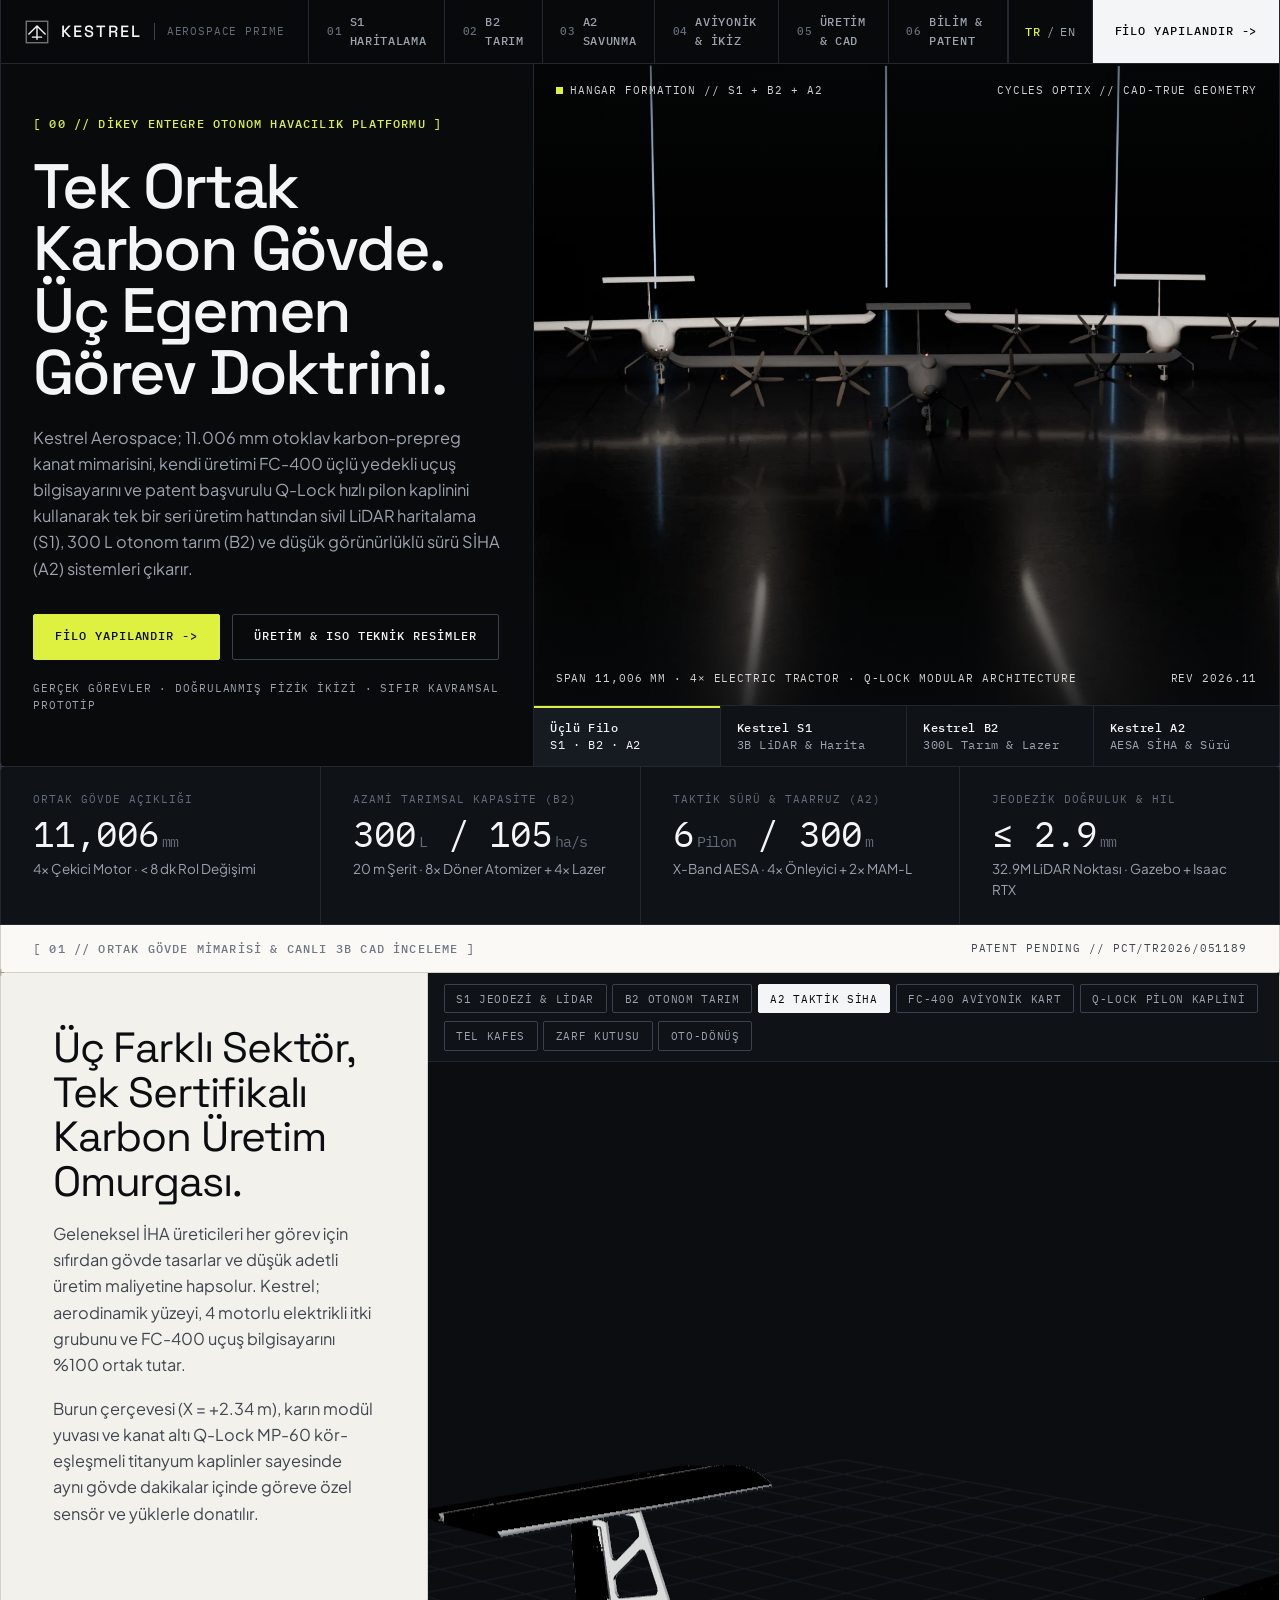
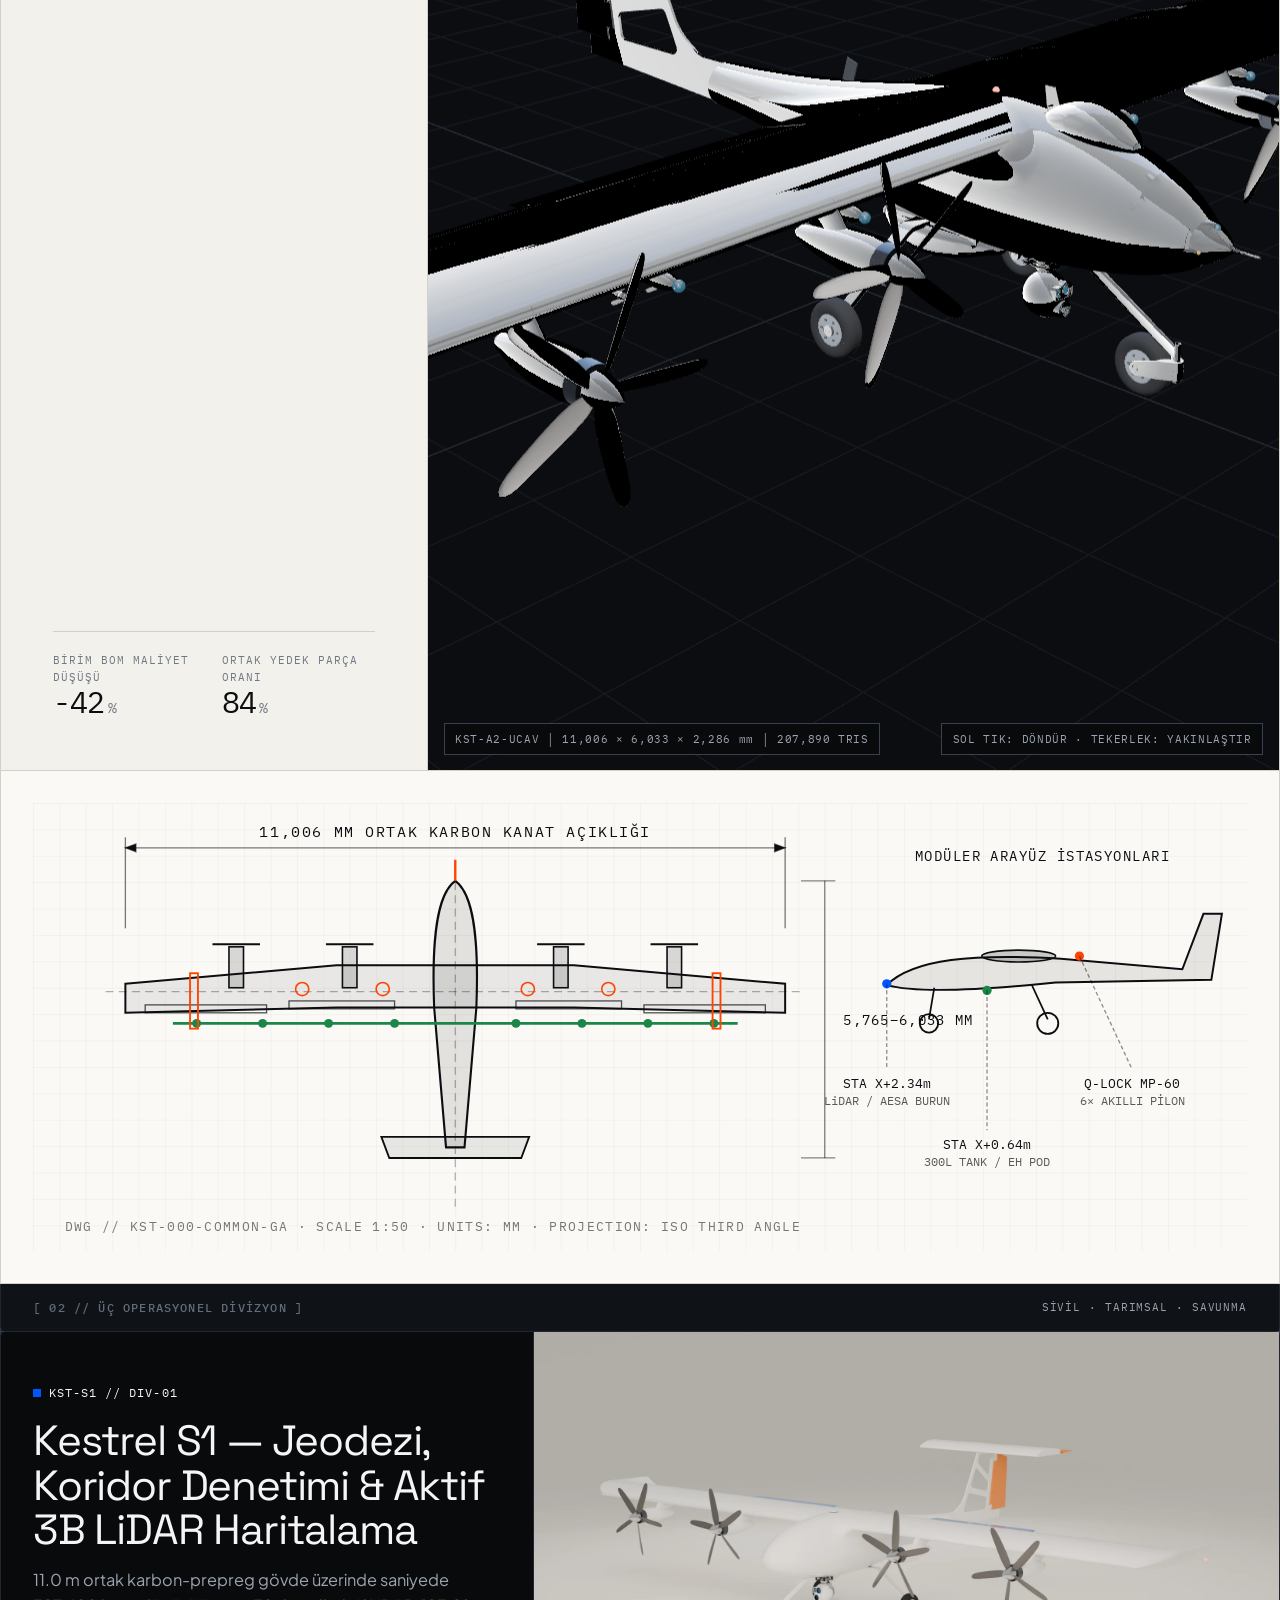
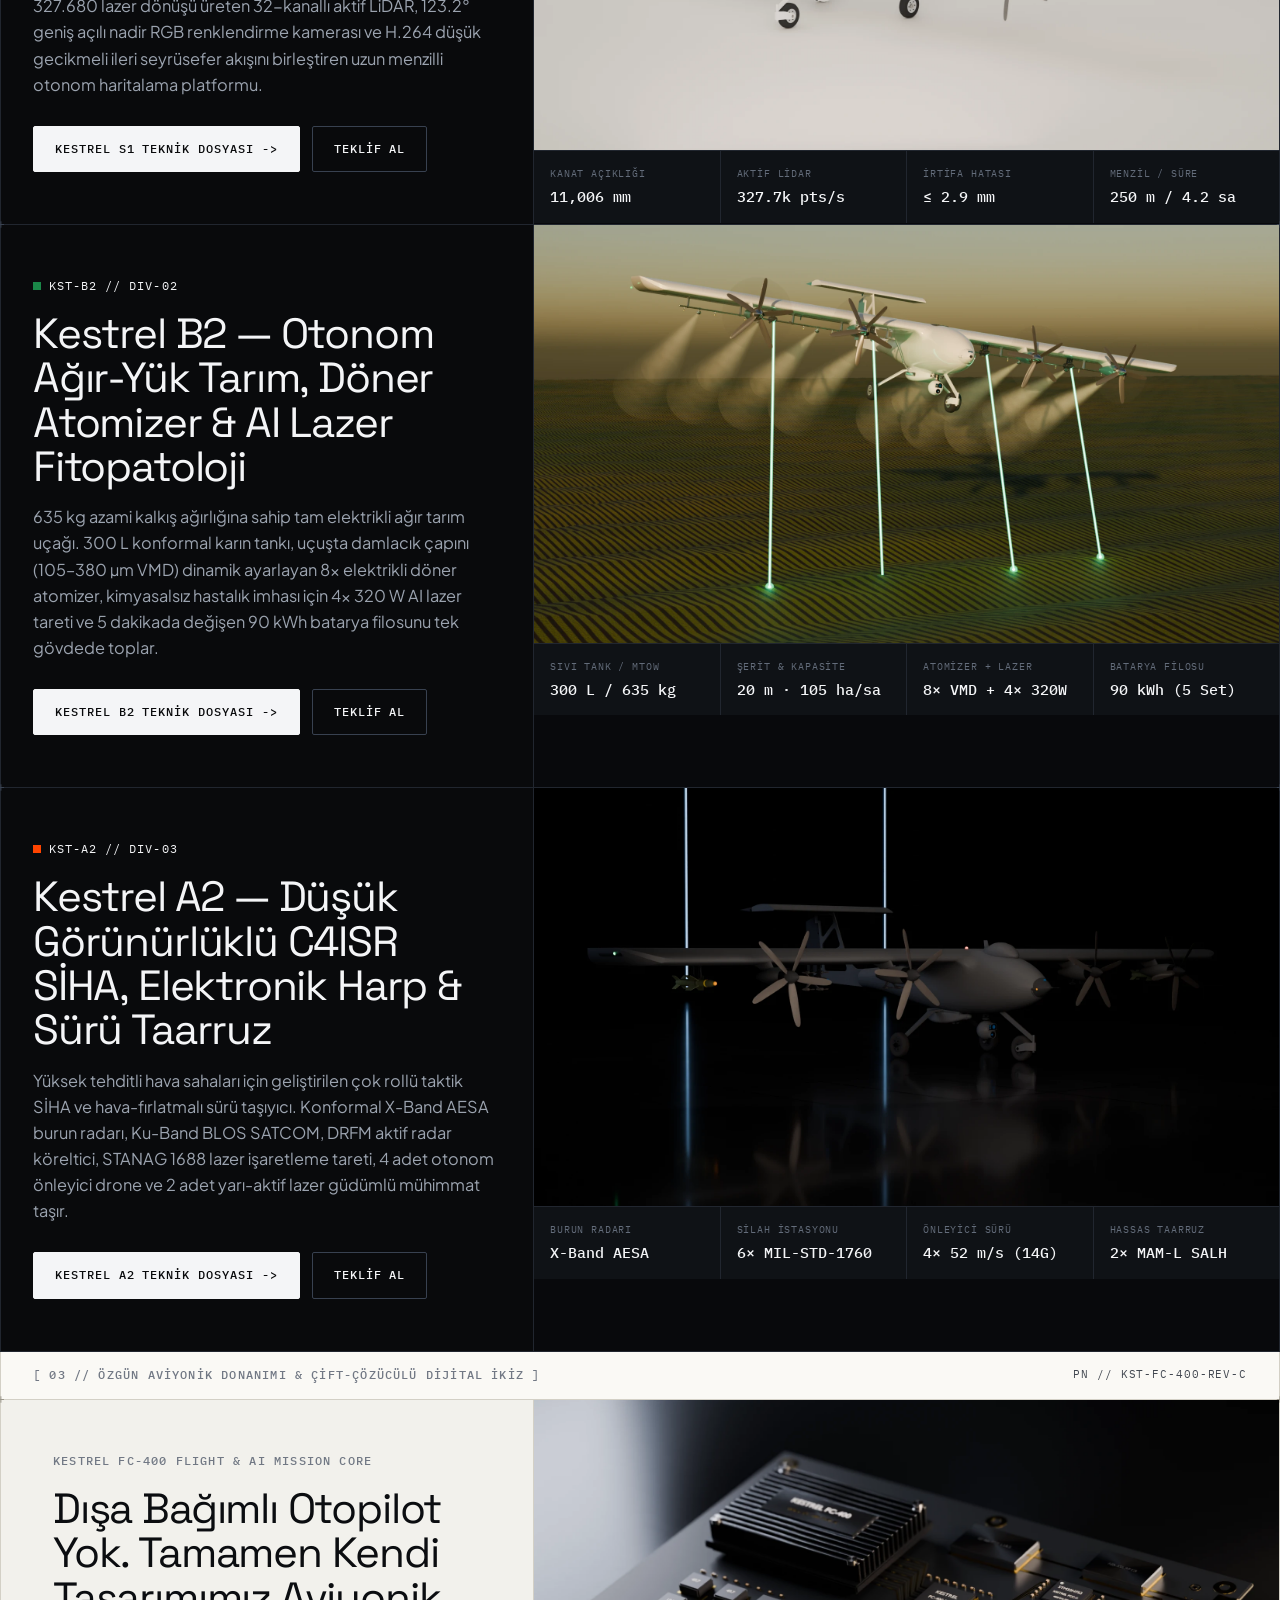
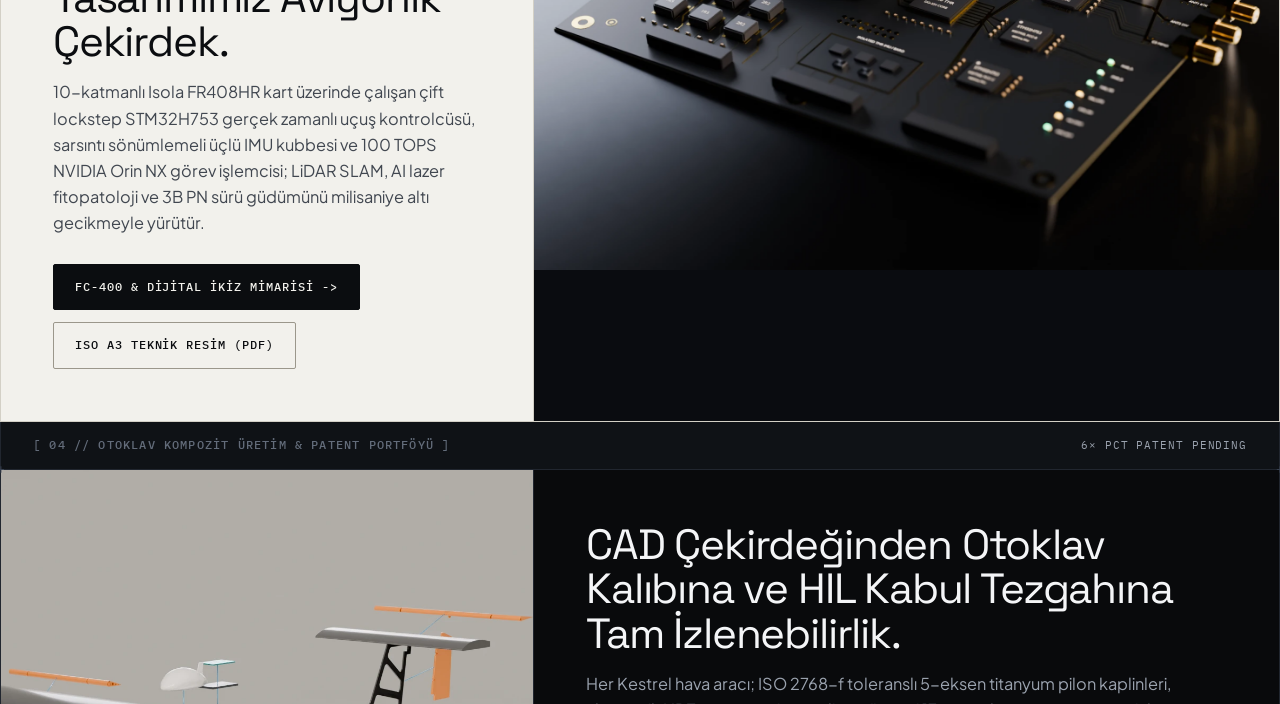
==== avionics/index.html @ 2db82fa2 "feat: Kestrel Aerospace corporate platform (S1, B2, A2, FC-400, 3D CAD & ISO blueprints)" ====
<!DOCTYPE html>
<html lang="tr">
<head>
  <meta charset="UTF-8" />
  <meta name="viewport" content="width=device-width, initial-scale=1.0" />
  <title>KESTREL AEROSPACE — Otonom Havacılık, Tarım &amp; Taktik SİHA Sistemleri</title>
  <meta name="description" content="Kestrel Aerospace: 11.0 m ortak karbon-prepreg gövde mimarisi üzerinde S1 Aktif LiDAR Haritalama, B2 300L Otonom Tarım &amp; AI Lazer ve A2 Taktik SİHA &amp; Sürü sistemleri." />
  <link rel="preconnect" href="https://fonts.googleapis.com" />
  <link rel="preconnect" href="https://fonts.gstatic.com" crossorigin />
  <link href="https://fonts.googleapis.com/css2?family=IBM+Plex+Mono:wght@400;500;600&amp;family=Plus+Jakarta+Sans:wght@400;500;600&amp;family=Space+Grotesk:wght@400;500;600&amp;display=swap" rel="stylesheet" />
  <link rel="stylesheet" href="../css/kestrel.css" />
  <link rel="stylesheet" href="../assets/hil_rig_anatomy.css" onerror="this.remove()" />
  <script type="importmap">
  {
    "imports": {
      "three": "../vendor/three.module.js",
      "three/addons/": "../vendor/jsm/"
    }
  }
  </script>
</head>
<body>
  <header class="site-header" id="site-header"></header>
  <main id="app-root"></main>
  <footer class="site-footer" id="site-footer"></footer>
  <script type="module" src="../js/app.js"></script>
</body>
</html>
---- css/kestrel.css ----
/* ==========================================================================
   KESTREL AEROSPACE — INDUSTRIAL & SOVEREIGN AVIATION DESIGN SYSTEM
   Built on aerospace-web-craft (Pyka × Anduril × Quantum-Systems × Boom)
   Zero AI-Slop: 0–2px radii, 1px exposed hairlines, zero neon blur gradients.
   ========================================================================== */

:root {
  --font-display: 'Space Grotesk', -apple-system, BlinkMacSystemFont, sans-serif;
  --font-sans: 'Plus Jakarta Sans', -apple-system, BlinkMacSystemFont, sans-serif;
  --font-mono: 'IBM Plex Mono', ui-monospace, SFMono-Regular, Menlo, monospace;

  /* Dark Hangar / C2 Telemetry Chapter Tokens */
  --bg-obsidian: #090A0C;
  --bg-hangar: #0F1216;
  --bg-panel: #161B22;
  --ink-primary-dark: #F4F5F7;
  --ink-secondary-dark: #9BA3AF;
  --ink-muted-dark: #636C7A;
  --hairline-dark: #21262F;
  --hairline-dark-strong: #384150;

  /* Light Archival Drafting Paper Chapter Tokens */
  --bg-bone: #F2F1EC;
  --bg-paper: #FAF9F5;
  --bg-stone: #E5E3DB;
  --ink-primary-light: #0B0D10;
  --ink-secondary-light: #414750;
  --ink-muted-light: #717884;
  --hairline-light: #D3D0C6;
  --hairline-light-strong: #9B978B;

  /* Strictly Scoped Industrial Signal Accents (<5% area) */
  --signal-volt: #DFF140;
  --accent-s1: #0055FF;
  --accent-b2: #1A8748;
  --accent-b2-hi: #B8DF24;
  --accent-a2: #FF4400;
  --status-ok: #12B76A;
  --status-warn: #F79009;

  --container-max: 1440px;
  --header-h: 64px;
  --cell-pad-sm: 1.25rem;
  --cell-pad-md: 2rem;
  --cell-pad-lg: 3.25rem;
  --section-py: clamp(4rem, 7vw, 6.75rem);
  --radius-none: 0px;
  --radius-micro: 2px;
  --snap-fast: 120ms linear;
  --ease-mech: cubic-bezier(0.16, 1, 0.3, 1);
}

*, *::before, *::after {
  box-sizing: border-box;
}

html {
  font-size: 16px;
  scroll-behavior: smooth;
  -webkit-font-smoothing: antialiased;
  -moz-osx-font-smoothing: grayscale;
  background-color: var(--bg-obsidian);
  color: var(--ink-primary-dark);
}

body {
  margin: 0;
  font-family: var(--font-sans);
  font-weight: 400;
  line-height: 1.55;
  background-color: var(--bg-obsidian);
  color: var(--ink-primary-dark);
  overflow-x: hidden;
}

img, svg, canvas, video {
  display: block;
  max-width: 100%;
}

button, input, select, textarea {
  font-family: inherit;
}

/* Numeric Precision Discipline */
.tnum, table, .metric-val, .spec-val, .eyebrow, .mono, code {
  font-variant-numeric: tabular-nums slashed-zero;
  font-feature-settings: "tnum" 1, "zero" 1;
}

.mono {
  font-family: var(--font-mono);
}

/* Chapter Themes */
[data-theme="dark"] {
  --bg-canvas: var(--bg-obsidian);
  --bg-surface: var(--bg-hangar);
  --bg-elevated: var(--bg-panel);
  --ink-primary: var(--ink-primary-dark);
  --ink-secondary: var(--ink-secondary-dark);
  --ink-muted: var(--ink-muted-dark);
  --hairline: var(--hairline-dark);
  --hairline-strong: var(--hairline-dark-strong);
  background-color: var(--bg-canvas);
  color: var(--ink-primary);
}

[data-theme="light"] {
  --bg-canvas: var(--bg-bone);
  --bg-surface: var(--bg-paper);
  --bg-elevated: var(--bg-stone);
  --ink-primary: var(--ink-primary-light);
  --ink-secondary: var(--ink-secondary-light);
  --ink-muted: var(--ink-muted-light);
  --hairline: var(--hairline-light);
  --hairline-strong: var(--hairline-light-strong);
  background-color: var(--bg-canvas);
  color: var(--ink-primary);
}

[data-div="s1"] { --accent-div: var(--accent-s1); }
[data-div="b2"] { --accent-div: var(--accent-b2); }
[data-div="a2"] { --accent-div: var(--accent-a2); }

/* ==========================================================================
   STICKY SWISS AEROSPACE HEADER & NAVIGATION
   ========================================================================== */
.site-header {
  position: sticky;
  top: 0;
  z-index: 90;
  height: var(--header-h);
  width: 100%;
  background: rgba(9, 10, 12, 0.92);
  backdrop-filter: blur(8px);
  border-bottom: 1px solid var(--hairline-dark);
  color: var(--ink-primary-dark);
}

.header-inner {
  max-width: var(--container-max);
  height: 100%;
  margin: 0 auto;
  border-inline: 1px solid var(--hairline-dark);
  display: flex;
  align-items: stretch;
  justify-content: space-between;
}

.brand-cell {
  display: flex;
  align-items: center;
  gap: 0.75rem;
  padding: 0 1.5rem;
  border-right: 1px solid var(--hairline-dark);
  text-decoration: none;
  color: var(--ink-primary-dark);
  white-space: nowrap;
}

.brand-mark {
  width: 24px;
  height: 24px;
  flex-shrink: 0;
}

.brand-wordmark {
  font-family: var(--font-display);
  font-weight: 500;
  font-size: 1.02rem;
  letter-spacing: 0.12em;
  text-transform: uppercase;
}

.brand-sub {
  font-family: var(--font-mono);
  font-size: 0.66rem;
  letter-spacing: 0.08em;
  color: var(--ink-muted-dark);
  border-left: 1px solid var(--hairline-dark-strong);
  padding-left: 0.75rem;
}

.nav-links {
  display: flex;
  align-items: stretch;
  flex: 1;
}

.nav-item {
  display: inline-flex;
  align-items: center;
  gap: 0.45rem;
  padding: 0 1.1rem;
  border-right: 1px solid var(--hairline-dark);
  font-family: var(--font-mono);
  font-size: 0.73rem;
  font-weight: 500;
  letter-spacing: 0.06em;
  text-transform: uppercase;
  color: var(--ink-secondary-dark);
  text-decoration: none;
  background: transparent;
  border-top: none;
  border-bottom: none;
  border-left: none;
  cursor: pointer;
  transition: color var(--snap-fast), background-color var(--snap-fast);
  position: relative;
}

.nav-item .idx {
  color: var(--ink-muted-dark);
  font-size: 0.68rem;
}

.nav-item:hover,
.nav-item.active {
  color: var(--ink-primary-dark);
  background-color: var(--bg-hangar);
}

.nav-item.active::after {
  content: '';
  position: absolute;
  left: 0;
  right: 0;
  bottom: 0;
  height: 2px;
  background: var(--signal-volt);
}

.header-actions {
  display: flex;
  align-items: stretch;
}

.lang-toggle {
  display: inline-flex;
  align-items: center;
  gap: 0.35rem;
  padding: 0 1rem;
  border: none;
  border-left: 1px solid var(--hairline-dark);
  background: transparent;
  color: var(--ink-secondary-dark);
  font-family: var(--font-mono);
  font-size: 0.72rem;
  letter-spacing: 0.08em;
  cursor: pointer;
  transition: background-color var(--snap-fast), color var(--snap-fast);
}

.lang-toggle:hover {
  background: var(--bg-hangar);
  color: var(--ink-primary-dark);
}

.lang-toggle .active-lang {
  color: var(--signal-volt);
  font-weight: 500;
}

.header-cta {
  display: inline-flex;
  align-items: center;
  gap: 0.5rem;
  padding: 0 1.35rem;
  background: var(--ink-primary-dark);
  color: var(--bg-obsidian);
  border-left: 1px solid var(--hairline-dark);
  font-family: var(--font-mono);
  font-size: 0.73rem;
  font-weight: 500;
  letter-spacing: 0.08em;
  text-transform: uppercase;
  text-decoration: none;
  transition: background-color var(--snap-fast), color var(--snap-fast);
  white-space: nowrap;
}

.header-cta:hover {
  background: var(--signal-volt);
  color: var(--bg-obsidian);
}

.mobile-menu-btn {
  display: none;
  align-items: center;
  justify-content: center;
  width: 56px;
  background: transparent;
  border: none;
  border-left: 1px solid var(--hairline-dark);
  color: var(--ink-primary-dark);
  font-family: var(--font-mono);
  font-size: 0.75rem;
  cursor: pointer;
}

/* ==========================================================================
   STRUCTURAL 12-COLUMN SWISS HAIRLINE GRID & REGISTRATION MARKS
   ========================================================================== */
.chapter {
  width: 100%;
  border-bottom: 1px solid var(--hairline);
  position: relative;
}

.rail {
  max-width: var(--container-max);
  margin: 0 auto;
  border-inline: 1px solid var(--hairline);
  position: relative;
}

.fiducial-row {
  position: relative;
}

.fiducial-row::before,
.fiducial-row::after {
  content: '+';
  position: absolute;
  top: -8px;
  font-family: var(--font-mono);
  font-size: 13px;
  line-height: 1;
  color: var(--hairline-strong);
  pointer-events: none;
  z-index: 4;
}

.fiducial-row::before { left: -4.5px; }
.fiducial-row::after { right: -4.5px; }

.section-header-bar {
  display: flex;
  align-items: center;
  justify-content: space-between;
  gap: 1rem;
  padding: 0.9rem var(--cell-pad-md);
  border-bottom: 1px solid var(--hairline);
  background: var(--bg-surface);
}

.eyebrow {
  font-family: var(--font-mono);
  font-size: 0.74rem;
  font-weight: 500;
  letter-spacing: 0.10em;
  text-transform: uppercase;
  color: var(--ink-muted);
}

.eyebrow-tag {
  font-family: var(--font-mono);
  font-size: 0.70rem;
  letter-spacing: 0.08em;
  text-transform: uppercase;
  color: var(--ink-secondary);
}

/* Typography Hierarchy */
.h-hero {
  font-family: var(--font-display);
  font-size: clamp(2.45rem, 4.9vw, 4.75rem);
  font-weight: 500;
  line-height: 0.99;
  letter-spacing: -0.035em;
  margin: 0;
}

.h-chapter {
  font-family: var(--font-display);
  font-size: clamp(1.85rem, 3.3vw, 3.15rem);
  font-weight: 400;
  line-height: 1.05;
  letter-spacing: -0.028em;
  margin: 0;
}

.h-sub {
  font-family: var(--font-display);
  font-size: clamp(1.2rem, 1.7vw, 1.55rem);
  font-weight: 500;
  line-height: 1.18;
  letter-spacing: -0.016em;
  margin: 0;
}

.prose {
  font-size: 1.02rem;
  line-height: 1.6;
  color: var(--ink-secondary);
  max-width: 62ch;
  margin: 0;
}

/* Hairline Cell Layouts */
.cells-4 {
  display: grid;
  grid-template-columns: repeat(4, minmax(0, 1fr));
  gap: 1px;
  background: var(--hairline);
}

.cells-3 {
  display: grid;
  grid-template-columns: repeat(3, minmax(0, 1fr));
  gap: 1px;
  background: var(--hairline);
}

.cells-2 {
  display: grid;
  grid-template-columns: repeat(2, minmax(0, 1fr));
  gap: 1px;
  background: var(--hairline);
}

.split-4-8 {
  display: grid;
  grid-template-columns: 4fr 8fr;
  gap: 1px;
  background: var(--hairline);
}

.split-5-7 {
  display: grid;
  grid-template-columns: 5fr 7fr;
  gap: 1px;
  background: var(--hairline);
}

.cell {
  background: var(--bg-canvas);
  padding: var(--cell-pad-md);
}

.cell-surface {
  background: var(--bg-surface);
  padding: var(--cell-pad-md);
}

.cell-lg {
  background: var(--bg-canvas);
  padding: var(--cell-pad-lg);
}

/* Mechanical Buttons */
.btn-row {
  display: flex;
  flex-wrap: wrap;
  gap: 0.75rem;
  align-items: center;
}

.btn {
  display: inline-flex;
  align-items: center;
  gap: 0.65rem;
  padding: 0.8rem 1.3rem;
  border-radius: var(--radius-micro);
  border: 1px solid var(--ink-primary);
  background: var(--ink-primary);
  color: var(--bg-canvas);
  font-family: var(--font-mono);
  font-size: 0.76rem;
  font-weight: 500;
  letter-spacing: 0.08em;
  text-transform: uppercase;
  text-decoration: none;
  cursor: pointer;
  transition: background-color var(--snap-fast), color var(--snap-fast), border-color var(--snap-fast);
}

.btn:hover {
  background: transparent;
  color: var(--ink-primary);
}

.btn-outline {
  background: transparent;
  color: var(--ink-primary);
  border: 1px solid var(--hairline-strong);
}

.btn-outline:hover {
  background: var(--ink-primary);
  color: var(--bg-canvas);
  border-color: var(--ink-primary);
}

.btn-volt {
  background: var(--signal-volt);
  color: #090A0C;
  border-color: var(--signal-volt);
}

.btn-volt:hover {
  background: transparent;
  color: var(--signal-volt);
}

/* ==========================================================================
   HERO CHAPTER & METRIC LEDGER
   ========================================================================== */
.hero-grid {
  display: grid;
  grid-template-columns: 5fr 7fr;
  gap: 1px;
  background: var(--hairline);
  min-height: 610px;
}

.hero-copy-cell {
  background: var(--bg-canvas);
  padding: clamp(2.2rem, 4vw, 3.75rem) var(--cell-pad-md);
  display: flex;
  flex-direction: column;
  justify-content: space-between;
  gap: 2rem;
}

.hero-media-cell {
  background: #07080A;
  position: relative;
  overflow: hidden;
  display: flex;
  flex-direction: column;
  justify-content: space-between;
}

.hero-render-wrap {
  position: relative;
  width: 100%;
  flex: 1;
  min-height: 440px;
  background: #07080A;
}

.hero-render-wrap img {
  width: 100%;
  height: 100%;
  object-fit: cover;
  object-position: center;
}

.hero-hud-overlay {
  position: absolute;
  inset: 0;
  pointer-events: none;
  display: flex;
  flex-direction: column;
  justify-content: space-between;
  padding: 1.15rem 1.35rem;
  background: linear-gradient(180deg, rgba(9,10,12,0.52) 0%, rgba(9,10,12,0) 26%, rgba(9,10,12,0) 72%, rgba(9,10,12,0.78) 100%);
}

.hud-bar {
  display: flex;
  justify-content: space-between;
  align-items: center;
  gap: 1rem;
  font-family: var(--font-mono);
  font-size: 0.70rem;
  letter-spacing: 0.08em;
  color: rgba(244, 245, 247, 0.86);
  text-transform: uppercase;
}

.status-dot {
  display: inline-block;
  width: 7px;
  height: 7px;
  background: var(--signal-volt);
  margin-right: 0.45rem;
}

.hero-switcher-bar {
  display: grid;
  grid-template-columns: repeat(4, minmax(0, 1fr));
  gap: 1px;
  background: var(--hairline-dark);
  border-top: 1px solid var(--hairline-dark);
}

.hero-switch-btn {
  background: var(--bg-hangar);
  color: var(--ink-secondary-dark);
  border: none;
  padding: 0.85rem 1rem;
  text-align: left;
  cursor: pointer;
  font-family: var(--font-mono);
  font-size: 0.72rem;
  letter-spacing: 0.05em;
  transition: background-color var(--snap-fast), color var(--snap-fast);
}

.hero-switch-btn strong {
  display: block;
  color: var(--ink-primary-dark);
  font-weight: 500;
  margin-bottom: 0.15rem;
}

.hero-switch-btn.active,
.hero-switch-btn:hover {
  background: var(--bg-panel);
  color: var(--ink-primary-dark);
}

.hero-switch-btn.active {
  box-shadow: inset 0 2px 0 var(--signal-volt);
}

/* Metric Cells */
.metric-cell {
  background: var(--bg-surface);
  padding: 1.5rem var(--cell-pad-md);
  display: flex;
  flex-direction: column;
  gap: 0.4rem;
}

.metric-label {
  font-family: var(--font-mono);
  font-size: 0.70rem;
  letter-spacing: 0.09em;
  text-transform: uppercase;
  color: var(--ink-muted);
}

.metric-val {
  font-family: var(--font-mono);
  font-size: clamp(1.75rem, 2.8vw, 2.65rem);
  font-weight: 400;
  letter-spacing: -0.03em;
  line-height: 1.05;
  color: var(--ink-primary);
}

.metric-val .unit {
  font-size: 0.92rem;
  color: var(--ink-muted);
  margin-left: 0.2rem;
}

.metric-sub {
  font-size: 0.84rem;
  color: var(--ink-secondary);
}

/* Commercial Sub-Bar (Pyka Pelican-2 style) */
.commercial-strip {
  display: flex;
  flex-wrap: wrap;
  align-items: center;
  justify-content: space-between;
  gap: 1rem;
  padding: 0.95rem var(--cell-pad-md);
  border-bottom: 1px solid var(--hairline);
  background: var(--bg-surface);
  font-family: var(--font-mono);
  font-size: 0.78rem;
  letter-spacing: 0.05em;
}

.commercial-strip .pipes {
  display: flex;
  flex-wrap: wrap;
  gap: 1.25rem;
  align-items: center;
}

.commercial-strip .pipe-sep {
  color: var(--hairline-strong);
}

/* ==========================================================================
   DIVISION SHOWCASE CARDS & ORTHOGRAPHIC SILHOUETTES
   ========================================================================== */
.division-row {
  display: grid;
  grid-template-columns: 5fr 7fr;
  gap: 1px;
  background: var(--hairline);
  border-bottom: 1px solid var(--hairline);
}

.division-row:last-child {
  border-bottom: none;
}

.division-info {
  background: var(--bg-canvas);
  padding: var(--cell-pad-lg) var(--cell-pad-md);
  display: flex;
  flex-direction: column;
  justify-content: space-between;
  gap: 1.75rem;
}

.division-badge {
  display: inline-flex;
  align-items: center;
  gap: 0.5rem;
  font-family: var(--font-mono);
  font-size: 0.72rem;
  letter-spacing: 0.09em;
  text-transform: uppercase;
  color: var(--ink-primary);
}

.division-badge::before {
  content: '';
  width: 8px;
  height: 8px;
  background: var(--accent-div, var(--signal-volt));
}

.division-visual {
  background: #08090C;
  display: flex;
  flex-direction: column;
}

.division-render {
  width: 100%;
  aspect-ratio: 16 / 9;
  object-fit: cover;
  border-bottom: 1px solid var(--hairline);
}

.mini-spec-strip {
  display: grid;
  grid-template-columns: repeat(4, minmax(0, 1fr));
  gap: 1px;
  background: var(--hairline);
}

.mini-spec {
  background: var(--bg-surface);
  padding: 0.85rem 1rem;
}

.mini-spec .k {
  display: block;
  font-family: var(--font-mono);
  font-size: 0.65rem;
  letter-spacing: 0.08em;
  text-transform: uppercase;
  color: var(--ink-muted);
  margin-bottom: 0.2rem;
}

.mini-spec .v {
  font-family: var(--font-mono);
  font-size: 0.92rem;
  font-weight: 500;
  color: var(--ink-primary);
}

/* ==========================================================================
   INTERACTIVE THREE.JS 3D CAD / GLB HARDWARE VIEWPORT
   ========================================================================== */
.cad-viewer-shell {
  background: #0B0D11;
  color: var(--ink-primary-dark);
  display: flex;
  flex-direction: column;
  height: 100%;
  min-height: 520px;
}

.cad-toolbar {
  display: flex;
  flex-wrap: wrap;
  justify-content: space-between;
  align-items: center;
  gap: 0.5rem;
  padding: 0.65rem 1rem;
  border-bottom: 1px solid var(--hairline-dark);
  background: var(--bg-hangar);
}

.cad-btn-group {
  display: flex;
  flex-wrap: wrap;
  gap: 0.35rem;
}

.cad-chip {
  padding: 0.42rem 0.72rem;
  border-radius: var(--radius-micro);
  border: 1px solid var(--hairline-dark-strong);
  background: transparent;
  color: var(--ink-secondary-dark);
  font-family: var(--font-mono);
  font-size: 0.69rem;
  letter-spacing: 0.06em;
  text-transform: uppercase;
  cursor: pointer;
  transition: all var(--snap-fast);
}

.cad-chip:hover,
.cad-chip.active {
  background: var(--ink-primary-dark);
  color: var(--bg-obsidian);
  border-color: var(--ink-primary-dark);
}

.cad-stage {
  position: relative;
  flex: 1;
  min-height: 430px;
  width: 100%;
  cursor: grab;
  overflow: hidden;
}

.cad-stage:active {
  cursor: grabbing;
}

.cad-stage canvas {
  width: 100% !important;
  height: 100% !important;
  display: block;
}

.cad-telemetry-overlay {
  position: absolute;
  left: 1rem;
  bottom: 0.9rem;
  right: 1rem;
  display: flex;
  justify-content: space-between;
  align-items: flex-end;
  pointer-events: none;
  font-family: var(--font-mono);
  font-size: 0.69rem;
  letter-spacing: 0.06em;
  color: var(--ink-secondary-dark);
}

.cad-dim-pill {
  background: rgba(9, 10, 12, 0.84);
  border: 1px solid var(--hairline-dark-strong);
  padding: 0.4rem 0.65rem;
}

/* ==========================================================================
   SPECIFICATION TABLES & COMPARE MATRIX
   ========================================================================== */
.spec-tabs {
  display: flex;
  flex-wrap: wrap;
  border-bottom: 1px solid var(--hairline);
  background: var(--bg-surface);
}

.spec-tab-btn {
  padding: 0.9rem 1.35rem;
  border: none;
  border-right: 1px solid var(--hairline);
  background: transparent;
  color: var(--ink-muted);
  font-family: var(--font-mono);
  font-size: 0.74rem;
  font-weight: 500;
  letter-spacing: 0.08em;
  text-transform: uppercase;
  cursor: pointer;
  transition: all var(--snap-fast);
}

.spec-tab-btn.active,
.spec-tab-btn:hover {
  background: var(--bg-canvas);
  color: var(--ink-primary);
}

.spec-tab-btn.active {
  box-shadow: inset 0 2px 0 var(--ink-primary);
}

.spec-table {
  width: 100%;
  border-collapse: collapse;
  font-size: 0.92rem;
}

.spec-table th,
.spec-table td {
  padding: 0.88rem 1.25rem;
  border-bottom: 1px solid var(--hairline);
  text-align: left;
  vertical-align: top;
}

.spec-table th {
  font-family: var(--font-mono);
  font-size: 0.72rem;
  font-weight: 500;
  letter-spacing: 0.08em;
  text-transform: uppercase;
  color: var(--ink-muted);
  width: 36%;
}

.spec-table td.val {
  font-family: var(--font-mono);
  font-weight: 500;
  color: var(--ink-primary);
}

.spec-table tr:last-child th,
.spec-table tr:last-child td {
  border-bottom: none;
}

/* ==========================================================================
   ISO ENGINEERING BLUEPRINTS, PATENTS & CALCULATORS
   ========================================================================== */
.blueprint-card {
  background: var(--bg-surface);
  display: flex;
  flex-direction: column;
  justify-content: space-between;
}

.blueprint-frame {
  background: #FFFFFF;
  padding: 0.75rem;
  border-bottom: 1px solid var(--hairline);
  aspect-ratio: 1.414 / 1;
  display: flex;
  align-items: center;
  justify-content: center;
  overflow: hidden;
}

.blueprint-frame img {
  width: 100%;
  height: 100%;
  object-fit: contain;
}

.blueprint-meta {
  padding: 1.25rem;
  display: flex;
  flex-direction: column;
  gap: 0.75rem;
}

.patent-row {
  display: grid;
  grid-template-columns: 200px 1fr 170px;
  gap: 1px;
  background: var(--hairline);
  border-bottom: 1px solid var(--hairline);
}

.patent-row > div {
  background: var(--bg-canvas);
  padding: 1.35rem 1.5rem;
}

.status-pill {
  display: inline-flex;
  align-items: center;
  gap: 0.4rem;
  padding: 0.28rem 0.6rem;
  border: 1px solid var(--hairline-strong);
  font-family: var(--font-mono);
  font-size: 0.68rem;
  letter-spacing: 0.07em;
  text-transform: uppercase;
}

/* Interactive Calculators & Fleet Configurator Controls */
.calc-control {
  margin-bottom: 1.25rem;
}

.calc-control label {
  display: flex;
  justify-content: space-between;
  font-family: var(--font-mono);
  font-size: 0.75rem;
  letter-spacing: 0.06em;
  text-transform: uppercase;
  margin-bottom: 0.45rem;
  color: var(--ink-secondary);
}

.calc-control input[type="range"] {
  width: 100%;
  accent-color: var(--ink-primary);
  cursor: pointer;
}

.form-field {
  display: flex;
  flex-direction: column;
  gap: 0.4rem;
  margin-bottom: 1.1rem;
}

.form-field label {
  font-family: var(--font-mono);
  font-size: 0.72rem;
  letter-spacing: 0.08em;
  text-transform: uppercase;
  color: var(--ink-muted);
}

.form-input {
  padding: 0.75rem 0.9rem;
  border-radius: var(--radius-micro);
  border: 1px solid var(--hairline-strong);
  background: var(--bg-surface);
  color: var(--ink-primary);
  font-size: 0.94rem;
}

.form-input:focus {
  outline: 1px solid var(--signal-volt);
  border-color: var(--signal-volt);
}

.option-check {
  display: flex;
  align-items: flex-start;
  gap: 0.65rem;
  padding: 0.8rem 0.95rem;
  border: 1px solid var(--hairline);
  background: var(--bg-surface);
  cursor: pointer;
  margin-bottom: 0.55rem;
  font-size: 0.9rem;
}

/* Footer */
.site-footer {
  background: #060709;
  color: var(--ink-secondary-dark);
  border-top: 1px solid var(--hairline-dark);
}

.footer-grid {
  display: grid;
  grid-template-columns: 2fr 1fr 1fr 1fr;
  gap: 1px;
  background: var(--hairline-dark);
}

.footer-cell {
  background: #060709;
  padding: 2.5rem var(--cell-pad-md);
}

.footer-links {
  list-style: none;
  padding: 0;
  margin: 0.9rem 0 0;
  display: flex;
  flex-direction: column;
  gap: 0.55rem;
}

.footer-links a {
  color: var(--ink-secondary-dark);
  text-decoration: none;
  font-size: 0.88rem;
  transition: color var(--snap-fast);
}

.footer-links a:hover {
  color: var(--ink-primary-dark);
}

.footer-bottom {
  padding: 1.1rem var(--cell-pad-md);
  border-top: 1px solid var(--hairline-dark);
  display: flex;
  flex-wrap: wrap;
  justify-content: space-between;
  gap: 1rem;
  font-family: var(--font-mono);
  font-size: 0.71rem;
  color: var(--ink-muted-dark);
}

/* Responsive Breakpoints */
@media (max-width: 1120px) {
  .hero-grid,
  .split-4-8,
  .split-5-7,
  .division-row {
    grid-template-columns: 1fr;
  }
  .cells-4 {
    grid-template-columns: repeat(2, minmax(0, 1fr));
  }
  .cells-3 {
    grid-template-columns: 1fr;
  }
  .patent-row {
    grid-template-columns: 1fr;
  }
  .footer-grid {
    grid-template-columns: repeat(2, minmax(0, 1fr));
  }
  .brand-sub {
    display: none;
  }
}

@media (max-width: 860px) {
  .nav-links {
    display: none;
  }
  .nav-links.mobile-open {
    display: flex;
    flex-direction: column;
    position: absolute;
    top: var(--header-h);
    left: 0;
    right: 0;
    background: var(--bg-obsidian);
    border-bottom: 1px solid var(--hairline-dark);
    z-index: 95;
  }
  .nav-links.mobile-open .nav-item {
    padding: 0.95rem 1.5rem;
    border-right: none;
    border-bottom: 1px solid var(--hairline-dark);
  }
  .mobile-menu-btn {
    display: inline-flex;
  }
  .hero-switcher-bar,
  .mini-spec-strip,
  .cells-4,
  .cells-2,
  .footer-grid {
    grid-template-columns: 1fr;
  }
}

.chapter,
#home-cad-viewer,
#avionics-cad-viewer,
#hil-anatomy-mount,
#avionics-hil-mount,
#iso-blueprints {
  scroll-margin-top: 84px;
}
---- assets/hil_rig_anatomy.css ----
.iso{
  --anatomy-page:#0b0b0b;--anatomy-card:#131313;--anatomy-text:#a3a3a3;--anatomy-strong:#e6e6e6;--anatomy-muted:#6e6e6e;
  --anatomy-paper:#131313;--anatomy-face:#1b1b1b;--anatomy-top:#1c1c1c;
  --anatomy-shade-0:#0f0f0f;--anatomy-shade-1:#121212;--anatomy-shade-2:#151515;--anatomy-shade-3:#181818;
  --anatomy-lit-top:#262626;--anatomy-lit-shade:#1d1d1d;
  --anatomy-hi:#d4d4d4;--anatomy-mid:#6a6a6a;--anatomy-lo:#3e3e3e;--anatomy-faint:#2a2a2a;--anatomy-lit:#ffffff;
  --anatomy-halo:#050505;--anatomy-halo-opacity:.9;--anatomy-dot:#e6e6e6;
  --anatomy-red:#ff6b6b;--anatomy-green:#6be0a0;--anatomy-blue:#6b9bff;
  --anatomy-weight:.6px;--anatomy-ease:cubic-bezier(.32,.72,0,1);
  --anatomy-mono:ui-monospace,"SF Mono",Menlo,Consolas,monospace;
  --anatomy-lift:inset 0 1px 0 0 #ffffff0a,inset 0 0 0 1px #ffffff06,0 0 0 1px #00000026,0 1px 1px -.5px #00000014,0 3px 3px -1.5px #00000014,0 6px 6px -3px #00000014,0 12px 12px -6px #00000014;
}
.iso[data-theme="light"]{
  --anatomy-page:#f2f2ef;--anatomy-card:#fbfbfa;--anatomy-text:#57575a;--anatomy-strong:#18181a;--anatomy-muted:#8c8c90;
  --anatomy-paper:#fbfbfa;--anatomy-face:#ffffff;--anatomy-top:#ffffff;
  --anatomy-shade-0:#dcdcd9;--anatomy-shade-1:#e5e5e2;--anatomy-shade-2:#ededea;--anatomy-shade-3:#f4f4f1;
  --anatomy-lit-top:#ffffff;--anatomy-lit-shade:#eeeeeb;
  --anatomy-hi:#26262a;--anatomy-mid:#8a8a8f;--anatomy-lo:#b4b4b8;--anatomy-faint:#d4d4d6;--anatomy-lit:#000000;
  --anatomy-halo:#8a8a80;--anatomy-halo-opacity:.32;--anatomy-dot:#3a3a3e;
  --anatomy-red:#e5484d;--anatomy-green:#30a46c;--anatomy-blue:#3e63dd;
  --anatomy-lift:inset 0 1px 0 0 #ffffff,0 0 0 1px #0000000f,0 1px 1px -.5px #0000000a,0 3px 3px -1.5px #0000000a,0 6px 6px -3px #0000000a,0 12px 12px -6px #0000000a;
}
.iso-svg{display:block;width:100%;height:auto;overflow:visible}
.iso-svg path,.iso-svg circle{vector-effect:non-scaling-stroke}
.iso-fill{fill:var(--anatomy-paper);stroke:none}
.iso-solid[data-lit]>.iso-fill{fill:var(--anatomy-face)}
.iso-shade,.iso-top{stroke:none}
.iso-shade[data-shade="0"]{fill:var(--anatomy-shade-0)}
.iso-shade[data-shade="1"]{fill:var(--anatomy-shade-1)}
.iso-shade[data-shade="2"]{fill:var(--anatomy-shade-2)}
.iso-shade[data-shade="3"]{fill:var(--anatomy-shade-3)}
.iso-top{fill:var(--anatomy-top)}
.iso-solid[data-lit]>.iso-top{fill:var(--anatomy-lit-top)}
.iso-solid[data-lit]>.iso-shade{fill:var(--anatomy-lit-shade)}
.iso-solid[data-seamless]>.iso-shade,.iso-solid[data-seamless]>.iso-top{stroke-width:.4;stroke-linejoin:round}
.iso-solid[data-seamless]>.iso-shade[data-shade="0"]{stroke:var(--anatomy-shade-0)}
.iso-solid[data-seamless]>.iso-shade[data-shade="1"]{stroke:var(--anatomy-shade-1)}
.iso-solid[data-seamless]>.iso-shade[data-shade="2"]{stroke:var(--anatomy-shade-2)}
.iso-solid[data-seamless]>.iso-shade[data-shade="3"]{stroke:var(--anatomy-shade-3)}
.iso-solid[data-seamless]>.iso-top{stroke:var(--anatomy-top)}
.iso-solid[data-seamless][data-lit]>.iso-top{stroke:var(--anatomy-lit-top)}
.iso-solid[data-seamless][data-lit]>.iso-shade{stroke:var(--anatomy-lit-shade)}
.iso-solid[data-lit]>.iso-edge{stroke:var(--anatomy-lit)}
.iso-halo{fill:var(--anatomy-halo);stroke:none;filter:blur(9px);opacity:var(--anatomy-halo-opacity);transform:translateY(3px)}
.iso-line{fill:none;stroke:var(--anatomy-lo);stroke-width:var(--anatomy-weight);stroke-linecap:round;stroke-linejoin:round}
.iso-line[data-tone="hi"]{stroke:var(--anatomy-hi)}
.iso-line[data-tone="mid"]{stroke:var(--anatomy-mid)}
.iso-line[data-tone="lo"]{stroke:var(--anatomy-lo)}
.iso-line[data-tone="faint"]{stroke:var(--anatomy-faint)}
.iso-line[data-tone="lit"]{stroke:var(--anatomy-lit)}
.iso-line[data-tone="red"]{stroke:var(--anatomy-red)}
.iso-line[data-tone="green"]{stroke:var(--anatomy-green)}
.iso-line[data-tone="blue"]{stroke:var(--anatomy-blue)}
.iso-line[data-dotted]{stroke-dasharray:.01 3.5;stroke-width:1}
.iso-line[data-dashed]{stroke-dasharray:3 3}
.iso-line[data-flow]{stroke-dasharray:2 6}
.iso-wire-end{fill:var(--anatomy-paper);stroke:var(--anatomy-lo);stroke-width:var(--anatomy-weight)}
.iso-wire[data-tone="hi"] .iso-wire-end{stroke:var(--anatomy-hi)}
.iso-wire[data-tone="mid"] .iso-wire-end{stroke:var(--anatomy-mid)}
.iso-wire[data-tone="faint"] .iso-wire-end{stroke:var(--anatomy-faint)}
.iso-wire[data-tone="lit"] .iso-wire-end{stroke:var(--anatomy-lit)}
.iso-dots circle{fill:var(--anatomy-dot);stroke:none;opacity:.32}
.iso-dots[data-tone="hi"] circle{opacity:.85}
.iso-dots[data-tone="mid"] circle{opacity:.45}
.iso-dots[data-tone="lo"] circle{opacity:.22}
.iso-dots[data-tone="faint"] circle{opacity:.12}
.iso-face-text{fill:var(--anatomy-mid);font-family:var(--anatomy-mono);letter-spacing:.04em}
.iso-face-text[data-tone="hi"]{fill:var(--anatomy-hi)}
.iso-face-text[data-tone="lo"]{fill:var(--anatomy-lo)}
.iso-face-text[data-tone="faint"]{fill:var(--anatomy-faint)}
.tb-body{fill:var(--anatomy-shade-2);stroke:none}
.tb-shine{fill:var(--anatomy-top);stroke:none}
.tb-shade{fill:var(--anatomy-shade-0);stroke:none}
.tb-ring{fill:none;stroke:var(--anatomy-lo);stroke-width:.45;stroke-linecap:butt;stroke-linejoin:round}
.tb-ring[data-tone="mid"]{stroke:var(--anatomy-mid)}
.tb-ring[data-tone="faint"]{stroke:var(--anatomy-faint)}
.tb-ring[data-tone="hi"]{stroke:var(--anatomy-hi)}
@keyframes iso-flow{to{stroke-dashoffset:-32}}
@keyframes iso-pulse{0%,100%{opacity:.18}12%{opacity:1}40%{opacity:.18}}
.iso-line[data-flow]{animation:iso-flow 1600ms linear infinite}
.iso-dots circle[data-pulse]{animation:iso-pulse 1600ms steps(1,end) infinite;animation-delay:var(--pulse-at,0ms)}
.iso-figure{margin:32px 0 36px}
.iso-plate{position:relative;padding:52px 24px;border-radius:0;background:var(--anatomy-card);box-shadow:0 0 0 1px var(--anatomy-mid);--anatomy-paper:var(--anatomy-card)}
.iso-plate-corners{position:absolute;inset:18px 20px;pointer-events:none}
.iso-plate-corner{position:absolute;color:var(--anatomy-muted);font-family:var(--anatomy-mono);font-size:10.5px;line-height:1;letter-spacing:.04em;white-space:nowrap}
.iso-plate-corner[data-corner="fig"]{top:0;left:0;color:var(--anatomy-text)}
.iso-plate-corner[data-corner="title"]{top:0;right:0;text-transform:uppercase;letter-spacing:.1em}
.iso-plate-corner[data-corner="hint"]{bottom:0;left:0;text-transform:uppercase;letter-spacing:.1em}
.iso-plate-corner[data-corner="readout"]{right:0;bottom:0;color:var(--anatomy-text);font-variant-numeric:tabular-nums}
.iso-plate .iso-svg{margin:0 auto}
.iso-legend{display:grid;gap:8px;margin-top:12px;color:var(--anatomy-muted);font-size:13px;line-height:1.55}
.iso-keys{display:flex;flex-wrap:wrap;gap:6px 18px}
.iso-key{display:inline-flex;align-items:center;gap:7px}
.iso-swatch{width:16px;height:10px;flex:none;overflow:visible}
.iso-swatch path{fill:none;stroke:var(--anatomy-hi);stroke-width:1;vector-effect:non-scaling-stroke;stroke-linejoin:round;stroke-linecap:round}
.iso-swatch[data-mark="raised"] path,.iso-swatch[data-mark="flat"] path{stroke:var(--anatomy-mid)}
.iso-swatch[data-mark="lit"] path{stroke:var(--anatomy-lit)}
.iso-swatch[data-mark="dim"] path{stroke:var(--anatomy-lo)}
.iso-swatch[data-mark="dotted"] path{stroke-dasharray:.01 3;stroke-width:1.4}
.iso-swatch[data-mark="dashed"] path{stroke-dasharray:3 2.5}
.iso-swatch[data-mark="red"] path{stroke:var(--anatomy-red)}
.iso-swatch[data-mark="green"] path{stroke:var(--anatomy-green)}
.iso-swatch[data-mark="blue"] path{stroke:var(--anatomy-blue)}
.iso-swatch-crease{stroke:var(--anatomy-lo)!important}
@media (max-width:560px){.iso-plate{padding:48px 12px 70px}.iso-plate-corner[data-corner="hint"]{bottom:18px}}
@media (prefers-reduced-motion:reduce){.iso-line[data-flow],.iso-dots circle[data-pulse]{animation:none}}


.hil-anatomy-root{font-family:var(--anatomy-mono);color:var(--anatomy-text)}
.hil-anatomy-root .iso-figure{margin:0}
.hil-anatomy-root .iso-stage{cursor:ew-resize;touch-action:pan-y;user-select:none;outline:none}
.hil-anatomy-root .iso-stage:focus-visible{box-shadow:0 0 0 1px var(--anatomy-strong)}
.hil-anatomy-root .fc-scr-bg{fill:var(--anatomy-shade-0);stroke:none}
.hil-controls{display:flex;flex-wrap:wrap;align-items:center;justify-content:space-between;gap:10px 16px;margin-top:10px;padding:10px 14px;background:var(--anatomy-card);box-shadow:0 0 0 1px var(--anatomy-lo)}
.hil-mode-group{display:flex;flex-wrap:wrap;align-items:center;gap:6px}
.hil-ctrl-label{font-size:10px;text-transform:uppercase;letter-spacing:.09em;color:var(--anatomy-muted);margin-right:4px;white-space:nowrap}
.hil-mode-btn{appearance:none;border:1px solid var(--anatomy-lo);background:transparent;color:var(--anatomy-text);font-family:var(--anatomy-mono);font-size:10.5px;line-height:1;padding:6px 9px;cursor:pointer;letter-spacing:.04em;transition:border-color .18s,color .18s,background-color .18s}
.hil-mode-btn:hover{border-color:var(--anatomy-mid);color:var(--anatomy-strong)}
.hil-mode-btn[aria-pressed="true"]{border-color:var(--anatomy-lit);color:var(--anatomy-strong);background:var(--anatomy-shade-2)}
.hil-scrub-group{display:flex;align-items:center;gap:8px;flex:1 1 230px;max-width:310px}
.hil-scrub-slider{flex:1;accent-color:var(--anatomy-strong);cursor:ew-resize;height:4px}
.hil-scrub-val{font-size:10.5px;min-width:46px;text-align:right;color:var(--anatomy-strong);font-variant-numeric:tabular-nums}
@media (max-width:680px){
  .hil-anatomy-root .iso-plate{padding:58px 12px 68px}
  .hil-anatomy-root .iso-plate-corners{inset:14px 14px}
  .hil-anatomy-root .iso-plate-corner{font-size:9.5px}
  .hil-anatomy-root .iso-plate-corner[data-corner="title"]{top:15px;left:0;right:auto;white-space:normal;line-height:1.25}
  .hil-anatomy-root .iso-plate-corner[data-corner="hint"]{bottom:16px;left:0}
  .hil-anatomy-root .iso-plate-corner[data-corner="readout"]{bottom:0;left:0;right:auto;font-size:9px;letter-spacing:.02em}
  .hil-scrub-group{max-width:none;width:100%}
}
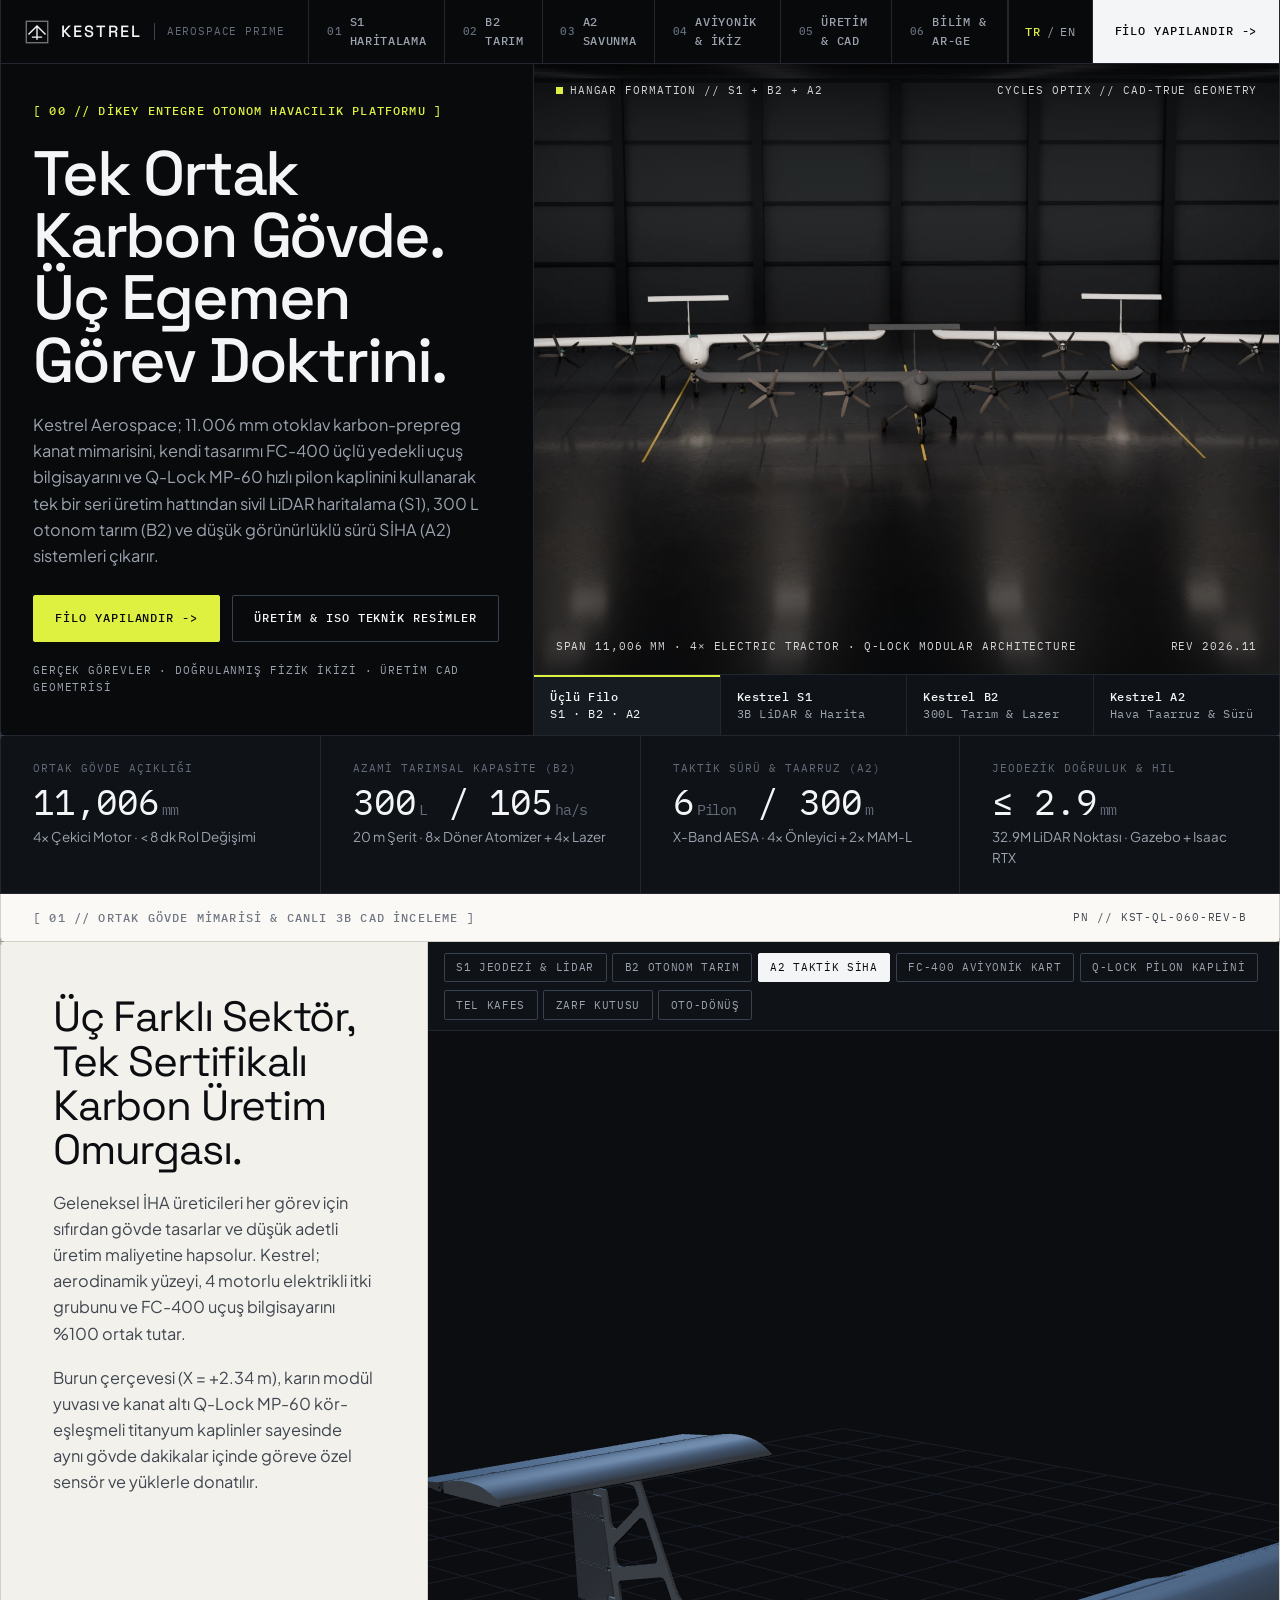
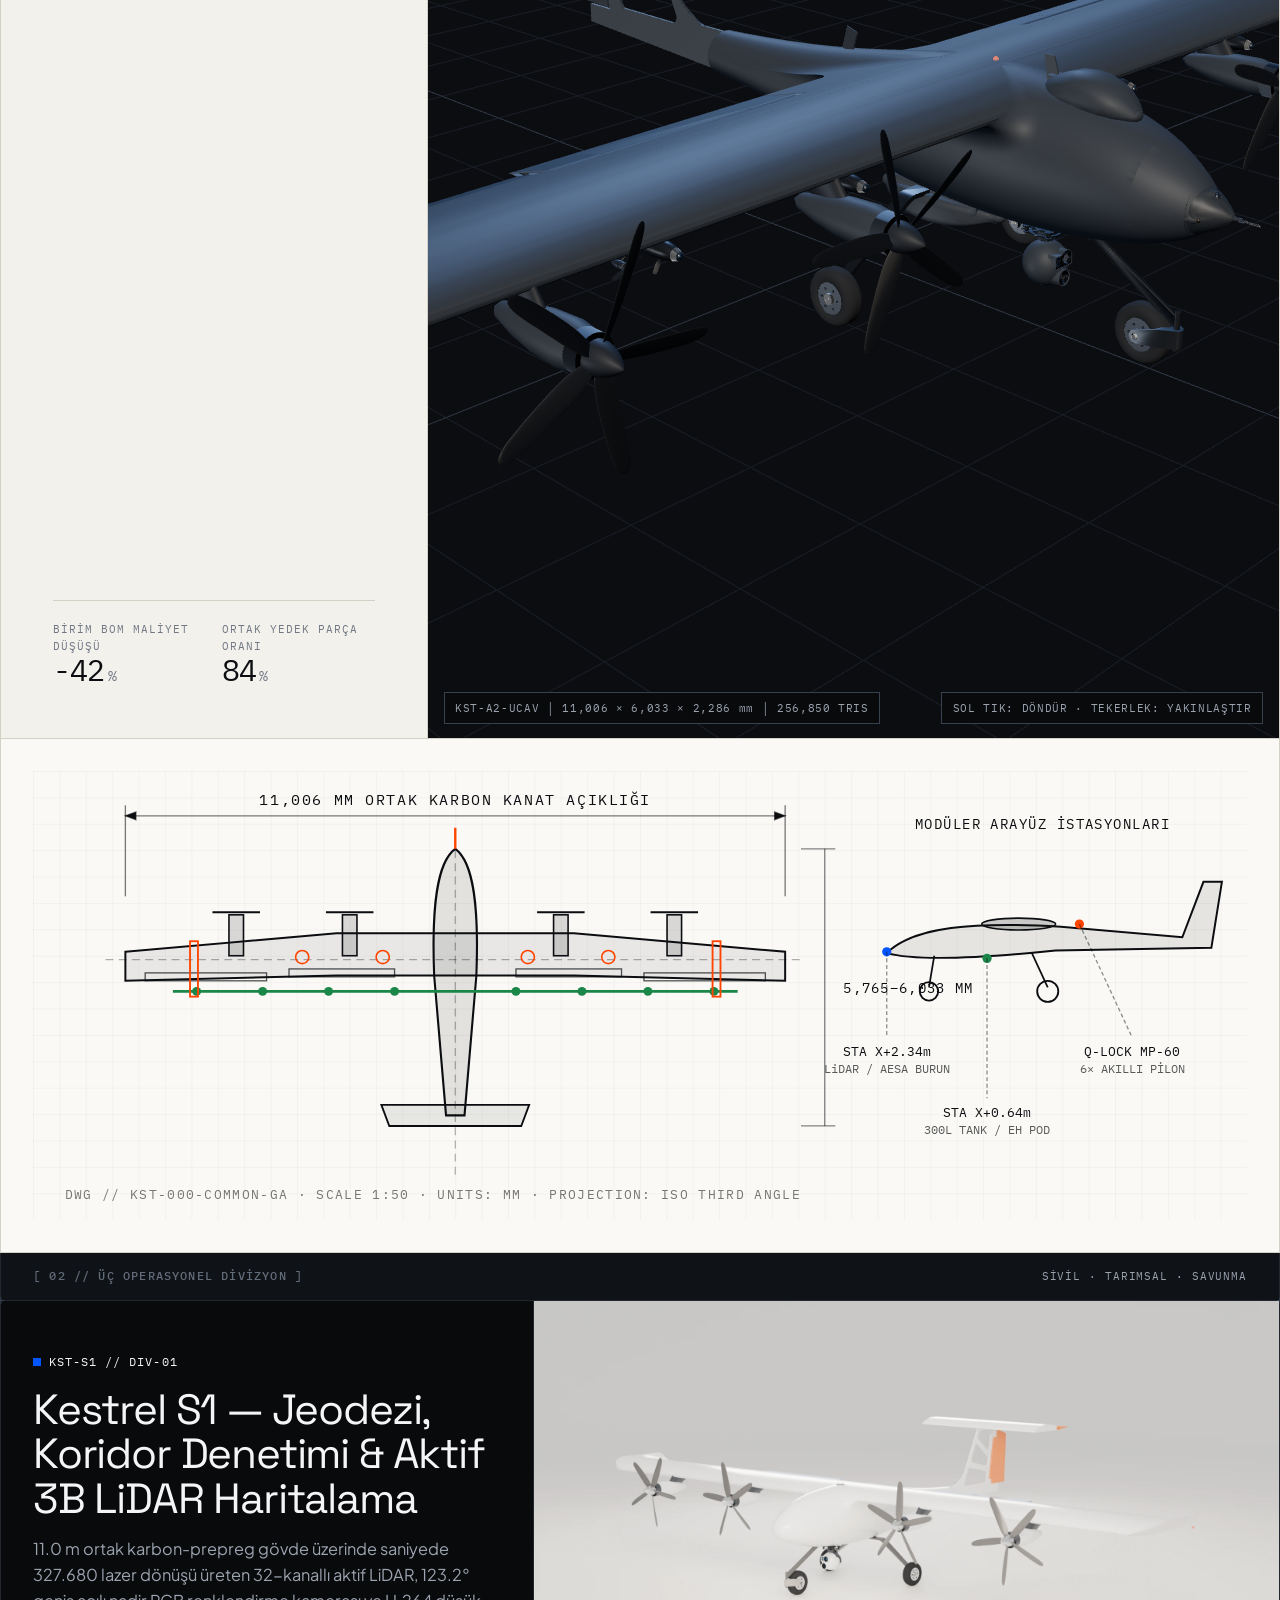
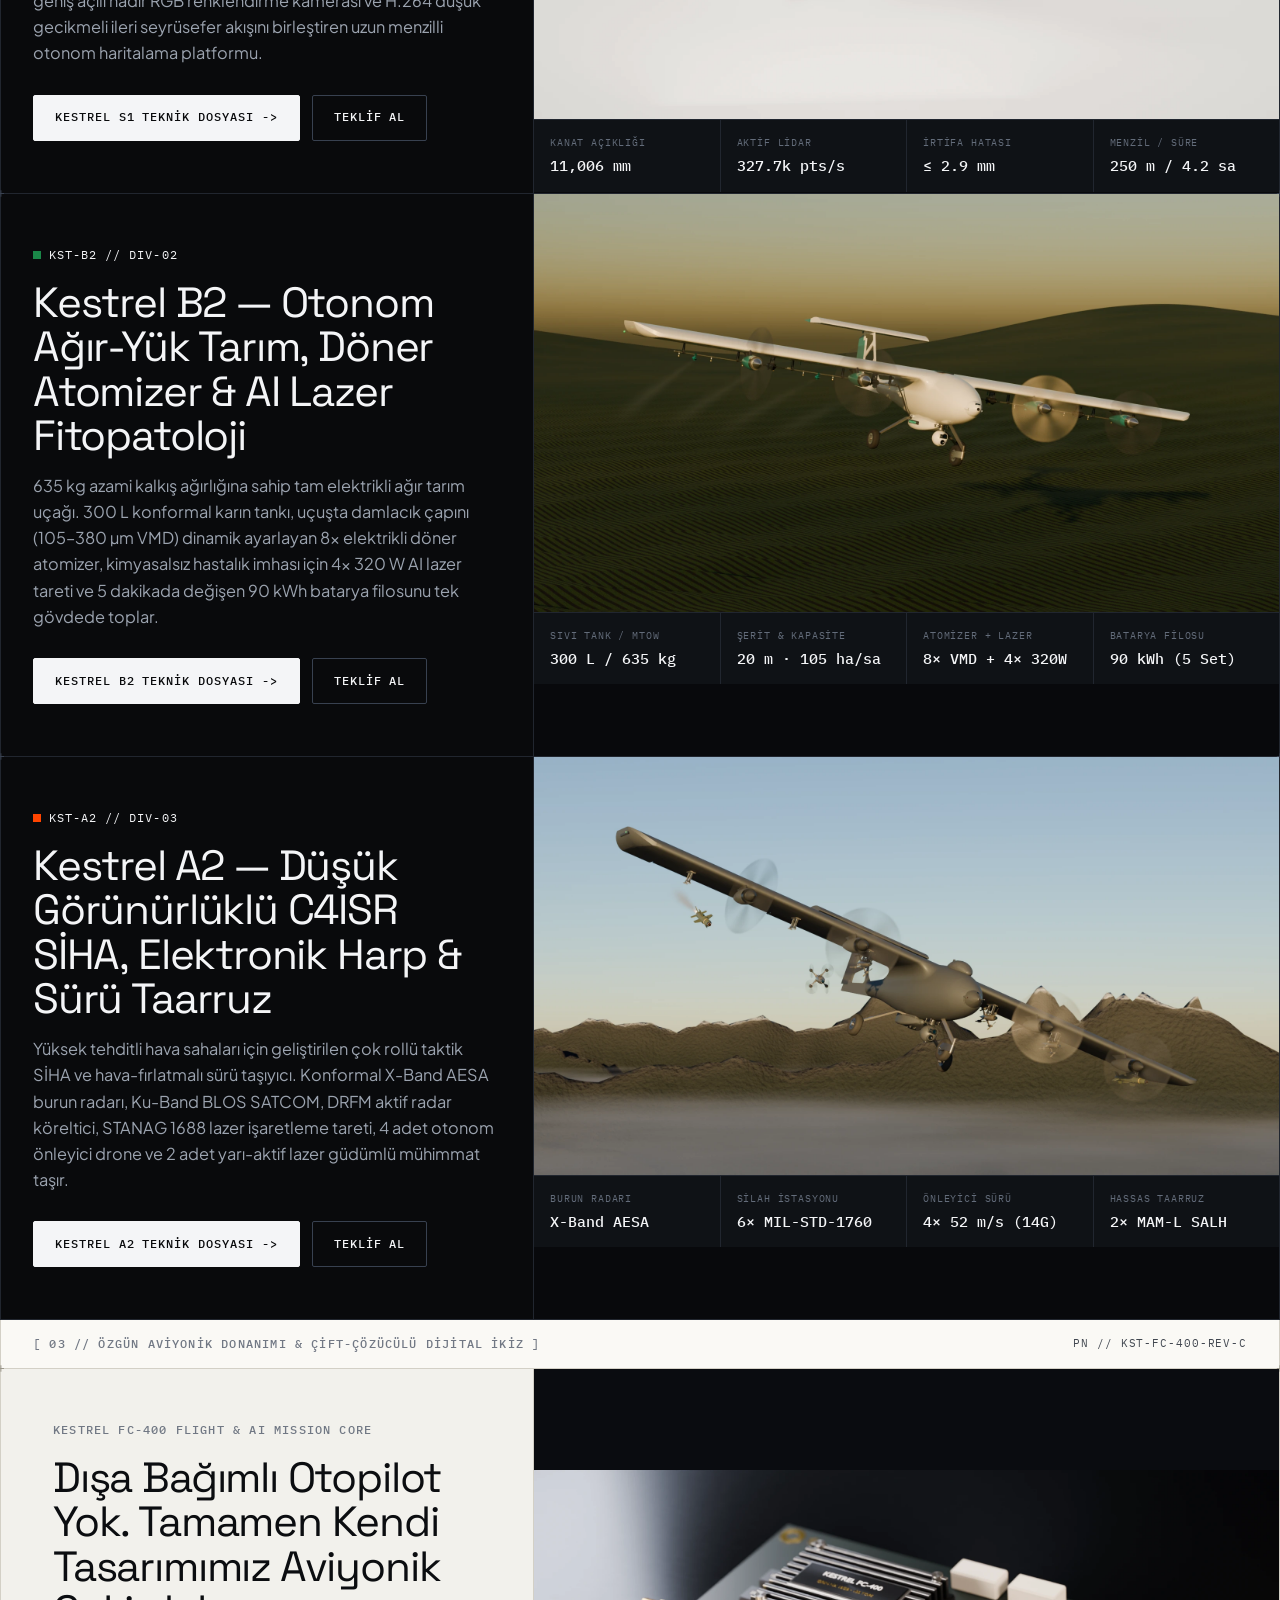
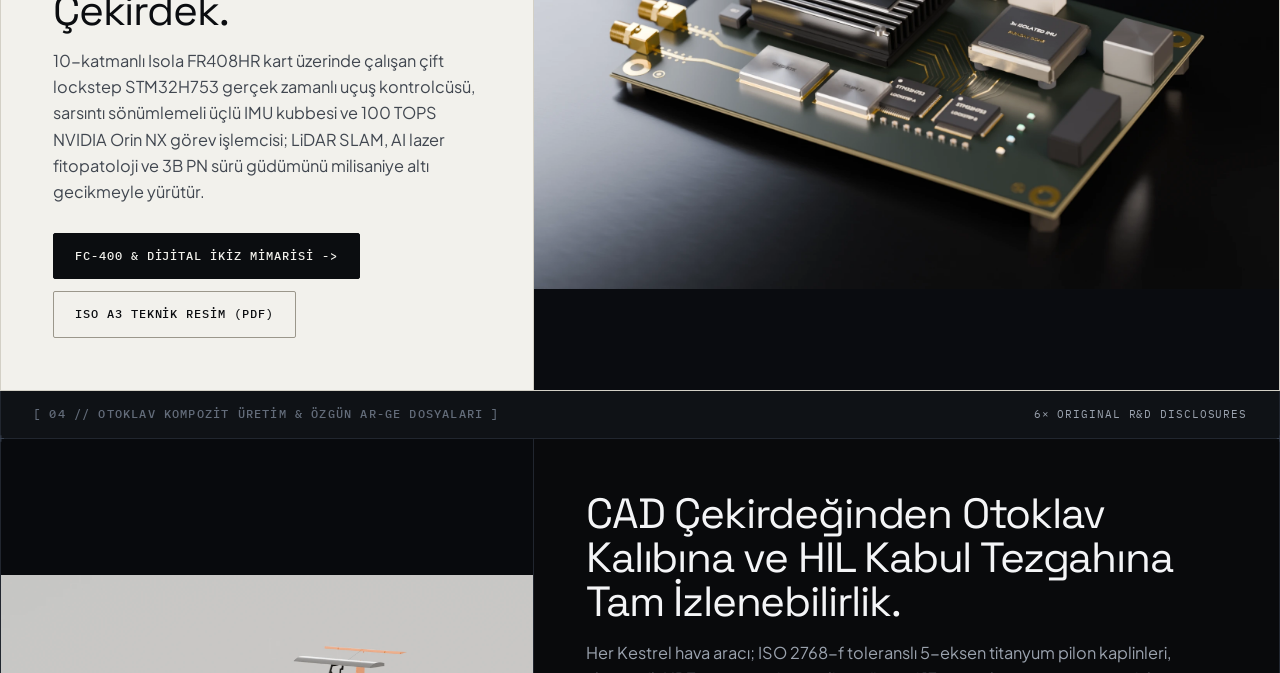
==== commit b0180009: "Upgrade Cycles OptiX hardware & A2 combat renders, fix WebGL RAM shading, ground R&D disclosures" ====
--- a/avionics/index.html
+++ b/avionics/index.html
@@ -8,6 +8,7 @@
   <link rel="preconnect" href="https://fonts.googleapis.com" />
   <link rel="preconnect" href="https://fonts.gstatic.com" crossorigin />
   <link href="https://fonts.googleapis.com/css2?family=IBM+Plex+Mono:wght@400;500;600&amp;family=Plus+Jakarta+Sans:wght@400;500;600&amp;family=Space+Grotesk:wght@400;500;600&amp;display=swap" rel="stylesheet" />
+  <link rel="icon" type="image/svg+xml" href="../favicon.svg" />
   <link rel="stylesheet" href="../css/kestrel.css" />
   <link rel="stylesheet" href="../assets/hil_rig_anatomy.css" onerror="this.remove()" />
   <script type="importmap">
--- a/css/kestrel.css
+++ b/css/kestrel.css
@@ -512,16 +512,16 @@
   grid-template-columns: 5fr 7fr;
   gap: 1px;
   background: var(--hairline);
-  min-height: 610px;
+  min-height: 520px;
 }
 
 .hero-copy-cell {
   background: var(--bg-canvas);
-  padding: clamp(2.2rem, 4vw, 3.75rem) var(--cell-pad-md);
+  padding: clamp(1.85rem, 3vw, 2.75rem) var(--cell-pad-md);
   display: flex;
   flex-direction: column;
   justify-content: space-between;
-  gap: 2rem;
+  gap: 1.65rem;
 }
 
 .hero-media-cell {
@@ -536,8 +536,9 @@
 .hero-render-wrap {
   position: relative;
   width: 100%;
+  aspect-ratio: 16 / 9;
   flex: 1;
-  min-height: 440px;
+  min-height: 360px;
   background: #07080A;
 }
 
